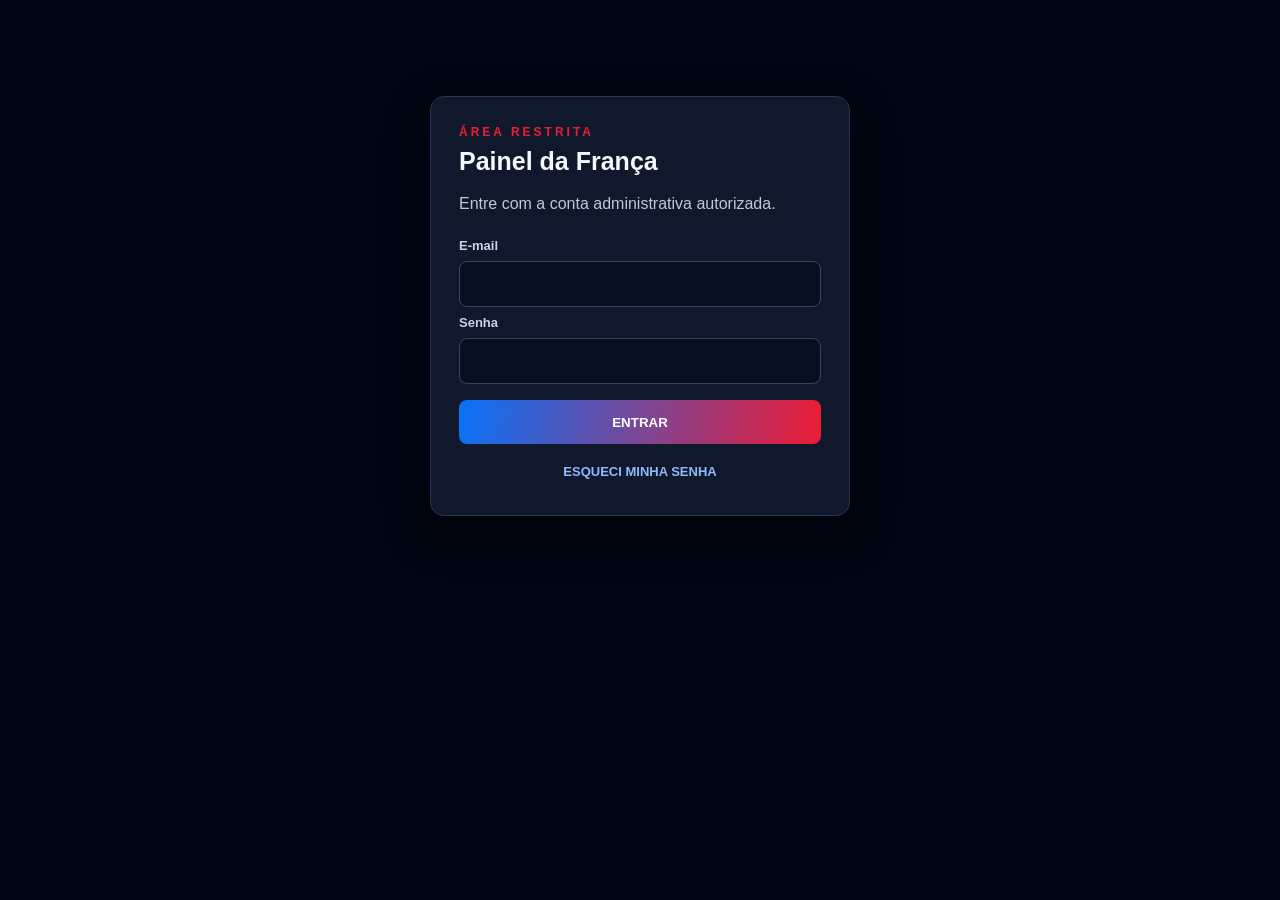
==== admin.html @ ceddafb2 "Bust cached admin script after redirect fix Co-authored-by: Copilot <223556219+Copilot@users.noreply" ====
<!doctype html>
<html lang="pt-BR">
<head>
  <meta charset="UTF-8">
  <meta name="viewport" content="width=device-width, initial-scale=1.0">
  <meta name="theme-color" content="#030817">
  <title>Painel administrativo | Guilda França</title>
  <link rel="stylesheet" href="style.css?v=20261119g">
  <link rel="stylesheet" href="admin.css?v=20261119b">
</head>
<body class="admin-body">
  <main class="admin-page">
    <section class="login-box" id="login-box" aria-labelledby="login-title">
      <p class="admin-kicker">ÁREA RESTRITA</p>
      <h1 id="login-title">Painel da França</h1>
      <p class="login-description">Entre com a conta administrativa autorizada.</p>
      <form id="login-form" autocomplete="on">
        <label for="admin-email">E-mail</label>
        <input id="admin-email" name="email" type="email" autocomplete="username" required>
        <label for="admin-password">Senha</label>
        <input id="admin-password" name="password" type="password" autocomplete="current-password" required>
        <button type="submit">ENTRAR</button>
      </form>
      <button class="forgot-password" id="forgot-password-button" type="button">ESQUECI MINHA SENHA</button>
      <p class="notice" id="login-message" role="status" aria-live="polite"></p>
    </section>

    <section class="login-box hidden" id="password-reset-box" aria-labelledby="password-reset-title">
      <p class="admin-kicker">REDEFINIÇÃO DE SENHA</p>
      <h1 id="password-reset-title">Criar nova senha</h1>
      <p class="login-description">Digite uma nova senha para sua conta administrativa.</p>
      <form id="password-reset-form" autocomplete="on">
        <label for="new-admin-password">Nova senha</label>
        <input id="new-admin-password" name="password" type="password" autocomplete="new-password" minlength="6" required>
        <label for="confirm-admin-password">Confirmar nova senha</label>
        <input id="confirm-admin-password" name="confirmPassword" type="password" autocomplete="new-password" minlength="6" required>
        <button type="submit">SALVAR NOVA SENHA</button>
      </form>
      <button class="forgot-password" id="cancel-password-reset" type="button">VOLTAR AO LOGIN</button>
      <p class="notice" id="password-reset-message" role="status" aria-live="polite"></p>
    </section>

    <section id="panel" class="hidden" aria-labelledby="panel-title">
      <header class="admin-head">
        <div>
          <p class="admin-kicker">FRANÇA GUILDA</p>
          <h1 id="panel-title">Painel de recrutamento</h1>
        </div>
        <div class="admin-actions">
          <button class="admin-secondary" id="refresh-button" type="button">ATUALIZAR</button>
          <button class="admin-export" id="export-button" type="button">EXPORTAR CSV</button>
          <button class="admin-logout" id="logout-button" type="button">SAIR</button>
        </div>
      </header>

      <p class="notice" id="panel-message" role="status" aria-live="polite"></p>

      <section class="stats-grid" aria-label="Resumo das inscrições">
        <article class="stat-card"><span>TOTAL</span><strong id="total-count">0</strong></article>
        <article class="stat-card"><span>PENDENTES</span><strong id="pending-count">0</strong></article>
        <article class="stat-card"><span>APROVADOS</span><strong id="approved-count">0</strong></article>
        <article class="stat-card"><span>REJEITADOS</span><strong id="rejected-count">0</strong></article>
      </section>

      <section class="filter-panel" aria-label="Busca e filtros">
        <label class="search-control" for="candidate-search">
          <span>Buscar candidato</span>
          <input id="candidate-search" type="search" placeholder="Nome, nick, ID ou WhatsApp">
        </label>
        <label class="status-control" for="status-filter">
          <span>Status</span>
          <select id="status-filter">
            <option value="todos">Todos os status</option>
            <option value="Pendente">Pendentes</option>
            <option value="Aprovado">Aprovados</option>
            <option value="Rejeitado">Rejeitados</option>
            <option value="Removido">Removidos</option>
          </select>
        </label>
      </section>

      <section aria-labelledby="applications-title">
        <div class="section-heading">
          <h2 id="applications-title">INSCRIÇÕES PARA ANALISAR</h2>
          <button class="admin-clear" id="clear-button" type="button">EXCLUIR TODAS</button>
        </div>
        <div class="candidate-list" id="candidate-list"></div>
      </section>

      <section class="approved-section" aria-labelledby="approved-title">
        <div class="section-heading">
          <h2 id="approved-title">MEMBROS APROVADOS</h2>
        </div>
        <div class="candidate-list" id="approved-list"></div>
      </section>
    </section>
  </main>
  <script src="admin.js?v=20261120a"></script>
</body>
</html>
---- style.css ----
*{box-sizing:border-box}html{scroll-behavior:smooth}body{margin:0;background:#020612;color:#f5f7ff;font-family:Arial,Helvetica,sans-serif;max-width:100%;overflow-x:hidden}.topbar{height:86px;background:#030817;display:flex;align-items:center;justify-content:space-between;padding:0 22px;border-bottom:1px solid #111d38;position:relative;z-index:5}.menu-btn{background:none;border:0;color:#f4f6ff;font-size:29px;cursor:pointer}.brand,.hero-copy,.eyebrow,.hero h1,.subtitle,.crest{display:none!important}.tiny-eiffel{font-size:15px;position:absolute;top:9px;left:50%;transform:translateX(-50%)}.blue-slash{color:#064bdc}.red-slash{color:#e51c38}.admin-link{border:1px solid #ec1b3a;border-radius:8px;color:white;text-decoration:none;padding:11px 13px;font-size:12px;font-weight:bold;white-space:nowrap}.drawer{display:none;position:absolute;z-index:8;top:86px;left:12px;background:#071329;border:1px solid #26334d;border-radius:10px;padding:16px;min-width:190px;box-shadow:0 10px 30px #000}.drawer.open{display:grid;gap:15px}.drawer a,.drawer button{color:white;text-decoration:none;background:none;border:0;text-align:left;font-size:15px;cursor:pointer}.hero{height:330px;position:relative;display:flex;justify-content:center;align-items:center;text-align:center;overflow:hidden;background:#020612}
.hero-image{width:min(96%,900px);height:100%;object-fit:contain;display:block}.hero:before,.hero:after{content:"";position:absolute;top:0;bottom:0;width:26%;filter:blur(24px);opacity:.65}.hero:before{left:-7%;background:#005bdb}.hero:after{right:-7%;background:#d20b32}.hero-glow{position:absolute;inset:0;background:linear-gradient(180deg,transparent 60%,#020612 100%)}.hero-copy{position:relative;z-index:1;padding-top:38px}.eyebrow,.section-kicker{color:#f11d3c;font-weight:900;letter-spacing:5px;margin:0 0 5px}.hero h1{font-size:clamp(42px,8vw,66px);font-style:italic;line-height:1;margin:0;font-weight:900;color:#fff;background:linear-gradient(90deg,#0875d1 0%,#0875d1 31%,#fff 31%,#fff 69%,#ed2137 69%,#ed2137 100%);background-clip:text;-webkit-background-clip:text;-webkit-text-fill-color:transparent}
.brand-text{background:linear-gradient(90deg,#0875d1 0%,#0875d1 31%,#fff 31%,#fff 69%,#ed2137 69%,#ed2137 100%);background-clip:text;-webkit-background-clip:text;-webkit-text-fill-color:transparent}.subtitle{font-size:15px;font-weight:bold;margin-top:12px}.crest{position:absolute;z-index:2;bottom:-36px;left:50%;transform:translateX(-50%);width:105px;height:125px;background:#071329;border:4px solid #064bdc;border-right-color:#e51c38;border-radius:25px 25px 38px 38px;clip-path:polygon(0 0,100% 0,100% 75%,50% 100%,0 75%);display:flex;align-items:center;flex-direction:column;padding-top:15px;text-shadow:0 2px 4px #000}.crest span{font-weight:900;font-size:17px}.crest small{letter-spacing:3px;font-size:9px}.crest b{font-size:48px;margin-top:0}.main-card,.why,.info-card{width:min(92%,900px);margin:36px auto 0;background:linear-gradient(145deg,#061126,#020817);border:1px solid #26334c;border-radius:9px;overflow:hidden}.values{display:grid;grid-template-columns:repeat(4,1fr);padding:22px 8px 17px}.values>div,.why-grid>div{display:flex;align-items:center;flex-direction:column;text-align:center;gap:5px;border-right:1px solid #1b2940}.values>div:last-child,.why-grid>div:last-child{border:0}.values b{font-size:31px;line-height:1.2}.values strong,.why-grid strong{font-size:13px}.values span,.why-grid span{font-size:12px;color:#c4c8d2}.blue{color:#0757ef}.red{color:#f01b36}.stripe{height:5px;background:linear-gradient(90deg,#064de0,#f01638)}.recruit{padding:22px 24px 24px;text-align:center}.section-kicker{font-size:14px;letter-spacing:3px}.recruit h2{font-size:clamp(25px,5vw,36px);margin:4px 0 4px;display:flex;align-items:center;justify-content:center;gap:12px}.recruit h2 span{height:1px;background:#f1f3fa;flex:1;max-width:65px}.muted{color:#aeb4c2}.intro{font-size:14px;margin:0 0 15px}form{display:grid;gap:8px}.field{height:49px;border:1px solid #475268;border-radius:8px;display:flex;align-items:center;padding:0 14px;gap:15px;text-align:left;color:#d7dce8}.field>span{font-size:24px;width:26px;text-align:center;color:#b8c0d0;flex-shrink:0}.field input,.field textarea{width:100%;background:transparent;border:0;outline:0;color:#fff;font:16px Arial;min-width:0}.field input::placeholder,.field textarea::placeholder{color:#b8bdc8}.experience{height:51px;gap:10px;justify-content:space-between;padding:0 12px}.experience .question{font-size:14px;width:auto;flex:1;color:#dce0e9}.experience label{display:flex;align-items:center;gap:7px;font-size:14px;white-space:nowrap}.experience input{accent-color:#0757ef;width:auto}.textarea-field{height:76px;align-items:flex-start;padding-top:12px;position:relative}.textarea-field textarea{height:48px;resize:vertical}.textarea-field small{position:absolute;right:12px;bottom:7px;color:#aeb4c2;font-size:12px}.consent{display:flex;align-items:flex-start;text-align:left;gap:10px;font-size:13px;line-height:1.45;color:#c3c9d5;margin:5px 0 7px}.consent input{width:19px;height:19px;accent-color:#0757ef;flex-shrink:0}.submit-btn{border:0;border-radius:8px;padding:17px 12px;color:white;font-size:19px;font-weight:900;background:linear-gradient(100deg,#0649d8,#ed102e);cursor:pointer}.submit-btn:hover{filter:brightness(1.12)}.form-note{font-size:13px;color:#9fc2ff;min-height:16px;margin:0}.why{margin-top:18px;padding:18px 12px}.why>.section-kicker{text-align:center}.why-grid{display:grid;grid-template-columns:repeat(4,1fr);margin-top:15px}.why-grid b{font-size:34px;line-height:1.2}.why-grid span{line-height:1.4}.info-card{padding:20px 24px;margin-top:16px}.info-card h2{font-size:18px;letter-spacing:2px;color:#f01b36;margin:0 0 10px}.info-card p,.info-card li{font-size:14px;line-height:1.6;color:#c7ccda}.info-card ul{padding-left:20px;margin:0}footer{text-align:center;color:#a7adbb;font-size:12px;padding:24px 12px 32px}footer strong{color:#2466ff}dialog{background:#071329;color:white;border:1px solid #46536c;border-radius:12px;max-width:420px;width:calc(100% - 36px);padding:26px;box-shadow:0 20px 70px #000}dialog::backdrop{background:#000b}.dialog-close{display:flex;justify-content:flex-end}.dialog-close button{background:none;border:0;color:white;font-size:25px;cursor:pointer}dialog h2{margin:4px 0 12px}dialog .submit-btn{width:100%;font-size:15px}
.whatsapp-field{gap:10px}.whatsapp-logo{width:28px!important;height:28px!important;display:grid;place-items:center}.whatsapp-logo svg{width:28px;height:28px;fill:#25D366}.crest{position:absolute;z-index:2;bottom:-36px;left:50%;transform:translateX(-50%);width:105px;height:125px;background:#071329;border:4px solid #064bdc;border-right-color:#e51c38;border-radius:25px 25px 38px 38px;clip-path:polygon(0 0,100% 0,100% 75%,50% 100%,0 75%);display:flex;align-items:center;flex-direction:column;padding-top:15px;text-shadow:0 2px 4px #000}.crest span{font-weight:900;font-size:17px}.crest small{letter-spacing:3px;font-size:9px}.crest b{font-size:48px;margin-top:0}.main-card,.why,.info-card{width:min(92%,900px);margin:36px auto 0;background:linear-gradient(145deg,#061126,#020817);border:1px solid #26334c;border-radius:9px;overflow:hidden}.values{display:grid;grid-template-columns:repeat(4,1fr);padding:22px 8px 17px}.values>div,.why-grid>div{display:flex;align-items:center;flex-direction:column;text-align:center;gap:5px;border-right:1px solid #1b2940}.values>div:last-child,.why-grid>div:last-child{border:0}.values b{font-size:31px;line-height:1.2}.values strong,.why-grid strong{font-size:13px}.values span,.why-grid span{font-size:12px;color:#c4c8d2}.blue{color:#0757ef}.red{color:#f01b36}.stripe{height:5px;background:linear-gradient(90deg,#064de0,#f01638)}.recruit{padding:22px 24px 24px;text-align:center}.section-kicker{font-size:14px;letter-spacing:3px}.recruit h2{font-size:clamp(25px,5vw,36px);margin:4px 0 4px;display:flex;align-items:center;justify-content:center;gap:12px}.recruit h2 span{height:1px;background:#f1f3fa;flex:1;max-width:65px}.muted{color:#aeb4c2}.intro{font-size:14px;margin:0 0 15px}form{display:grid;gap:8px}.field{height:49px;border:1px solid #475268;border-radius:8px;display:flex;align-items:center;padding:0 14px;gap:15px;text-align:left;color:#d7dce8}.field>span{font-size:24px;width:26px;text-align:center;color:#b8c0d0;flex-shrink:0}.field input,.field textarea{width:100%;background:transparent;border:0;outline:0;color:#fff;font:16px Arial;min-width:0}.field input::placeholder,.field textarea::placeholder{color:#b8bdc8}.experience{height:51px;gap:10px;justify-content:space-between;padding:0 12px}.experience .question{font-size:14px;width:auto;flex:1;color:#dce0e9}.experience label{display:flex;align-items:center;gap:7px;font-size:14px;white-space:nowrap}.experience input{accent-color:#0757ef;width:auto}.textarea-field{height:76px;align-items:flex-start;padding-top:12px;position:relative}.textarea-field textarea{height:48px;resize:vertical}.textarea-field small{position:absolute;right:12px;bottom:7px;color:#aeb4c2;font-size:12px}.consent{display:flex;align-items:flex-start;text-align:left;gap:10px;font-size:13px;line-height:1.45;color:#c3c9d5;margin:5px 0 7px}.consent input{width:19px;height:19px;accent-color:#0757ef;flex-shrink:0}.submit-btn{border:0;border-radius:8px;padding:17px 12px;color:white;font-size:19px;font-weight:900;background:linear-gradient(100deg,#0649d8,#ed102e);cursor:pointer}.submit-btn:hover{filter:brightness(1.12)}.form-note{font-size:13px;color:#9fc2ff;min-height:16px;margin:0}.why{margin-top:18px;padding:18px 12px}.why>.section-kicker{text-align:center}.why-grid{display:grid;grid-template-columns:repeat(4,1fr);margin-top:15px}.why-grid b{font-size:34px;line-height:1.2}.why-grid span{line-height:1.4}.info-card{padding:20px 24px;margin-top:16px}.info-card h2{font-size:18px;letter-spacing:2px;color:#f01b36;margin:0 0 10px}.info-card p,.info-card li{font-size:14px;line-height:1.6;color:#c7ccda}.info-card ul{padding-left:20px;margin:0}footer{text-align:center;color:#a7adbb;font-size:12px;padding:24px 12px 32px}footer strong{color:#2466ff}dialog{background:#071329;color:white;border:1px solid #46536c;border-radius:12px;max-width:420px;width:calc(100% - 36px);padding:26px;box-shadow:0 20px 70px #000}dialog::backdrop{background:#000b}.dialog-close{display:flex;justify-content:flex-end}.dialog-close button{background:none;border:0;color:white;font-size:25px;cursor:pointer}dialog h2{margin:4px 0 12px}dialog .submit-btn{width:100%;font-size:15px}
.success-dialog{width:min(430px,calc(100% - 28px));border:1px solid #314878;border-radius:16px;background:#091225;color:white;padding:0;box-shadow:0 20px 80px rgba(0,0,0,.65)}.success-dialog::backdrop{background:rgba(2,6,18,.82);backdrop-filter:blur(5px)}.success-content{text-align:center;padding:28px 22px}.success-icon{width:58px;height:58px;margin:0 auto 12px;border-radius:50%;display:grid;place-items:center;background:linear-gradient(135deg,#0872f8,#25D366);font-size:32px;font-weight:900}.success-content h2{margin:8px 0 14px;font-size:26px;color:white}.success-content p{margin:9px 0;color:#d7dfed;font-size:14px;line-height:1.45}.success-content h3{margin:18px 0 16px;font-size:18px;color:#0875d1}.success-content button{width:100%;height:48px;border:0;border-radius:8px;background:linear-gradient(100deg,#0872f8,#ed1c35);color:white;font-size:15px;font-weight:900;cursor:pointer}@media(max-width:480px){.success-content{padding:24px 16px}.success-content h2{font-size:23px}.success-content p{font-size:13px}}.main-card,.why,.info-card{width:min(92%,900px);margin:36px auto 0;background:linear-gradient(145deg,#061126,#020817);border:1px solid #26334c;border-radius:9px;overflow:hidden}.values{display:grid;grid-template-columns:repeat(4,1fr);padding:22px 8px 17px}.values>div,.why-grid>div{display:flex;align-items:center;flex-direction:column;text-align:center;gap:5px;border-right:1px solid #1b2940}.values>div:last-child,.why-grid>div:last-child{border:0}.values b{font-size:31px;line-height:1.2}.values strong,.why-grid strong{font-size:13px}.values span,.why-grid span{font-size:12px;color:#c4c8d2}.blue{color:#0757ef}.red{color:#f01b36}.stripe{height:5px;background:linear-gradient(90deg,#064de0,#f01638)}.recruit{padding:22px 24px 24px;text-align:center}.section-kicker{font-size:14px;letter-spacing:3px}.recruit h2{font-size:clamp(25px,5vw,36px);margin:4px 0 4px;display:flex;align-items:center;justify-content:center;gap:12px}.recruit h2 span{height:1px;background:#f1f3fa;flex:1;max-width:65px}.muted{color:#aeb4c2}.intro{font-size:14px;margin:0 0 15px}form{display:grid;gap:8px}.field{height:49px;border:1px solid #475268;border-radius:8px;display:flex;align-items:center;padding:0 14px;gap:15px;text-align:left;color:#d7dce8}.field>span{font-size:24px;width:26px;text-align:center;color:#b8c0d0;flex-shrink:0}.field input,.field textarea{width:100%;background:transparent;border:0;outline:0;color:#fff;font:16px Arial;min-width:0}.field input::placeholder,.field textarea::placeholder{color:#b8bdc8}.experience{height:51px;gap:10px;justify-content:space-between;padding:0 12px}.experience .question{font-size:14px;width:auto;flex:1;color:#dce0e9}.experience label{display:flex;align-items:center;gap:7px;font-size:14px;white-space:nowrap}.experience input{accent-color:#0757ef;width:auto}.textarea-field{height:76px;align-items:flex-start;padding-top:12px;position:relative}.textarea-field textarea{height:48px;resize:vertical}.textarea-field small{position:absolute;right:12px;bottom:7px;color:#aeb4c2;font-size:12px}.consent{display:flex;align-items:flex-start;text-align:left;gap:10px;font-size:13px;line-height:1.45;color:#c3c9d5;margin:5px 0 7px}.consent input{width:19px;height:19px;accent-color:#0757ef;flex-shrink:0}.submit-btn{border:0;border-radius:8px;padding:17px 12px;color:white;font-size:19px;font-weight:900;background:linear-gradient(100deg,#0649d8,#ed102e);cursor:pointer}.submit-btn:hover{filter:brightness(1.12)}.form-note{font-size:13px;color:#9fc2ff;min-height:16px;margin:0}.why{margin-top:18px;padding:18px 12px}.why>.section-kicker{text-align:center}.why-grid{display:grid;grid-template-columns:repeat(4,1fr);margin-top:15px}.why-grid b{font-size:34px;line-height:1.2}.why-grid span{line-height:1.4}.info-card{padding:20px 24px;margin-top:16px}.info-card h2{font-size:18px;letter-spacing:2px;color:#f01b36;margin:0 0 10px}.info-card p,.info-card li{font-size:14px;line-height:1.6;color:#c7ccda}.info-card ul{padding-left:20px;margin:0}footer{text-align:center;color:#a7adbb;font-size:12px;padding:24px 12px 32px}footer strong{color:#2466ff}dialog{background:#071329;color:white;border:1px solid #46536c;border-radius:12px;max-width:420px;width:calc(100% - 36px);padding:26px;box-shadow:0 20px 70px #000}dialog::backdrop{background:#000b}.dialog-close{display:flex;justify-content:flex-end}.dialog-close button{background:none;border:0;color:white;font-size:25px;cursor:pointer}dialog h2{margin:4px 0 12px}dialog .submit-btn{width:100%;font-size:15px}
@media(min-width:760px){.topbar{padding:0 max(4vw,28px)}.hero{height:410px}.hero-copy{padding-top:60px}.main-card{margin-top:38px}.recruit{padding:28px 32px}.field{height:54px}.textarea-field{height:86px}.why{padding:22px}.info-card{padding:24px 30px}}
@media(max-width:480px){.topbar{height:72px;padding:0 14px}.drawer{top:72px}.brand{font-size:25px}.admin-link{padding:9px 8px;font-size:10px}.hero{height:300px}.hero-copy{padding-top:40px}.subtitle{font-size:12px}.main-card,.why,.info-card{width:94%}.values{padding:19px 3px 14px}.values b{font-size:26px}.values strong{font-size:10px}.values span{font-size:10px}.recruit{padding:20px 12px}.recruit h2{font-size:24px;gap:7px}.field{padding:0 10px;gap:10px;height:47px}.field input{font-size:14px}.experience .question{font-size:12px}.experience label{font-size:12px}.why-grid strong{font-size:10px}.why-grid span{font-size:10px}.why-grid b{font-size:29px}}
.role-field{height:auto;min-height:78px;display:grid;grid-template-columns:repeat(4,1fr);align-items:center;border:1px solid #475268}.role-field legend{grid-column:1/-1;width:100%;padding:8px 0 2px;color:#d7dce8;font-size:13px}.role-field label{display:flex;align-items:center;gap:6px;font-size:12px;white-space:nowrap}.role-field input{accent-color:#0872f8;width:16px;height:16px}.field select{width:100%;height:100%;border:0;outline:0;background:transparent;color:#d7dce8;font-size:15px}.field select option{background:#10182b;color:white}@media(max-width:480px){.role-field{grid-template-columns:repeat(2,1fr);padding:8px 10px}.role-field legend{font-size:12px}.role-field label{font-size:11px}}
---- admin.css ----
.admin-body{min-height:100vh;background:#020612;color:#f5f7ff}
.admin-page{width:min(1120px,100%);margin:0 auto;padding:24px}
.hidden{display:none!important}
.login-box{width:min(420px,100%);margin:8vh auto 0;padding:28px;background:#10182b;border:1px solid #263553;border-radius:14px;box-shadow:0 16px 48px #0007}
.admin-kicker{margin:0 0 8px;color:#ed1c35;font-size:12px;font-weight:900;letter-spacing:3px}
.login-box h1,.admin-head h1{margin:0;font-size:25px}
.login-description{color:#bfc8d9;line-height:1.5}
#login-form{display:grid;gap:8px;margin-top:22px}
#login-form label,.note-label{color:#cbd5e7;font-size:13px;font-weight:700}
#login-form input,.search-control input,.status-control select,.note-input{width:100%;min-height:46px;padding:10px 12px;border:1px solid #344463;border-radius:8px;background:#080f20;color:#fff;font:inherit}
#login-form input:focus,.search-control input:focus,.status-control select:focus,.note-input:focus{outline:2px solid #0872f8;outline-offset:1px}
#login-form button,.admin-actions button,.section-heading button,.candidate-actions button,.history-load{min-height:44px;padding:10px 13px;border:0;border-radius:8px;color:#fff;font-weight:800;cursor:pointer}
#login-form button{margin-top:8px;background:linear-gradient(100deg,#0872f8,#ed1c35)}
.forgot-password{width:100%;margin-top:12px;padding:8px;border:0;background:transparent;color:#8fbaff;font-size:13px;font-weight:800;text-align:center;cursor:pointer}
#password-reset-form{display:grid;gap:8px;margin-top:22px}
#password-reset-form label{color:#cbd5e7;font-size:13px;font-weight:700}
#password-reset-form input{width:100%;min-height:46px;padding:10px 12px;border:1px solid #344463;border-radius:8px;background:#080f20;color:#fff;font:inherit}
#password-reset-form button{margin-top:8px;min-height:44px;border:0;border-radius:8px;background:linear-gradient(100deg,#0872f8,#ed1c35);color:#fff;font-weight:800}
button:disabled{opacity:.55;cursor:wait!important}
.notice{min-height:18px;margin:12px 0;color:#bdc8da;font-size:14px;line-height:1.45}
.notice:empty{display:none}
.notice.error{color:#ff8793}
.notice.success{color:#71e5a5}
.admin-head{display:flex;align-items:center;justify-content:space-between;gap:16px;margin-bottom:12px}
.admin-head h1{font-size:clamp(22px,4vw,30px)}
.admin-actions{display:flex;flex-wrap:wrap;gap:8px}
.admin-actions button{background:#263653}
.admin-actions .admin-export{background:#0872f8}
.admin-actions .admin-logout{background:#4b5568}
.admin-actions .admin-secondary{background:#263653}
.stats-grid{display:grid;grid-template-columns:repeat(4,minmax(0,1fr));gap:12px;margin:20px 0}
.stat-card{display:flex;align-items:center;justify-content:space-between;gap:12px;padding:16px;background:#10182b;border:1px solid #263553;border-radius:10px}
.stat-card span{color:#bfc8d9;font-size:12px;font-weight:800;letter-spacing:1px}
.stat-card strong{font-size:28px;color:#fff}
.stat-card:nth-child(2) strong{color:#ffd166}
.stat-card:nth-child(3) strong{color:#45d68a}
.stat-card:nth-child(4) strong{color:#ff7583}
.filter-panel{display:grid;grid-template-columns:minmax(0,1fr) minmax(190px,.35fr);gap:12px;padding:14px;margin:20px 0;background:#0a1224;border:1px solid #263553;border-radius:10px}
.search-control,.status-control{display:grid;gap:6px;color:#cbd5e7;font-size:12px;font-weight:700}
.section-heading{display:flex;align-items:center;justify-content:space-between;gap:12px;margin:26px 0 12px}
.section-heading h2{margin:0;font-size:17px;letter-spacing:1px}
.section-heading .admin-clear{background:#a91d32}
.candidate-list{display:grid;gap:12px}
.candidate{min-width:0;padding:16px;background:#10182b;border:1px solid #263553;border-radius:10px}
.candidate-top{display:flex;align-items:flex-start;justify-content:space-between;gap:12px}
.candidate h2{margin:0;font-size:18px;overflow-wrap:anywhere}
.candidate-status{flex-shrink:0;color:#ffd166;font-size:12px}
.candidate-status.status-aprovado{color:#45d68a}
.candidate-status.status-rejeitado{color:#ff7583}
.candidate-status.status-removido{color:#aeb8ca}
.candidate-grid{display:grid;grid-template-columns:repeat(3,minmax(0,1fr));gap:9px 14px;margin:14px 0}
.candidate-grid p{margin:0;color:#c0c8d8;font-size:13px;overflow-wrap:anywhere}
.note-label{display:block;margin:14px 0 6px}
.note-input{min-height:72px;resize:vertical;font-size:14px}
.candidate-actions{display:flex;flex-wrap:wrap;gap:8px;margin-top:10px}
.candidate-actions .approve{background:#0872f8}
.candidate-actions .reject{background:#d52a3f}
.candidate-actions .delete{background:#4b5568}
.candidate-actions .note-save{background:#30553f}
.history-details{margin-top:14px;padding-top:12px;border-top:1px solid #263553;color:#dfe6f2}
.history-details summary{cursor:pointer;font-size:13px;font-weight:800}
.history-load{margin-top:10px;background:#263653}
.history-list{display:grid;gap:8px;padding-left:20px;color:#c0c8d8;font-size:13px}
.history-list li span{display:block;margin-top:2px;color:#8f9db3;font-size:12px}
.empty{margin:0;padding:28px 16px;text-align:center;color:#9da7ba;background:#0a1224;border:1px dashed #344463;border-radius:10px}
.approved-section{margin-top:34px;padding-top:18px;border-top:1px solid #263553}
@media(max-width:720px){
  .admin-page{padding:16px}
  .admin-head{align-items:flex-start;flex-direction:column}
  .admin-actions{width:100%}
  .admin-actions button{flex:1}
  .stats-grid{grid-template-columns:repeat(2,minmax(0,1fr))}
  .filter-panel{grid-template-columns:1fr}
  .candidate-grid{grid-template-columns:repeat(2,minmax(0,1fr))}
}
@media(max-width:480px){
  .admin-page{padding:12px}
  .login-box{margin-top:5vh;padding:22px}
  .stats-grid{gap:8px}
  .stat-card{align-items:flex-start;flex-direction:column;gap:4px;padding:12px}
  .stat-card strong{font-size:24px}
  .candidate{padding:13px}
  .candidate-top{flex-direction:column;gap:6px}
  .candidate-grid{grid-template-columns:1fr;gap:8px}
  .candidate-actions{display:grid;grid-template-columns:1fr}
  .candidate-actions button{width:100%}
  .section-heading{align-items:flex-start;flex-direction:column}
  .section-heading .admin-clear{width:100%}
}
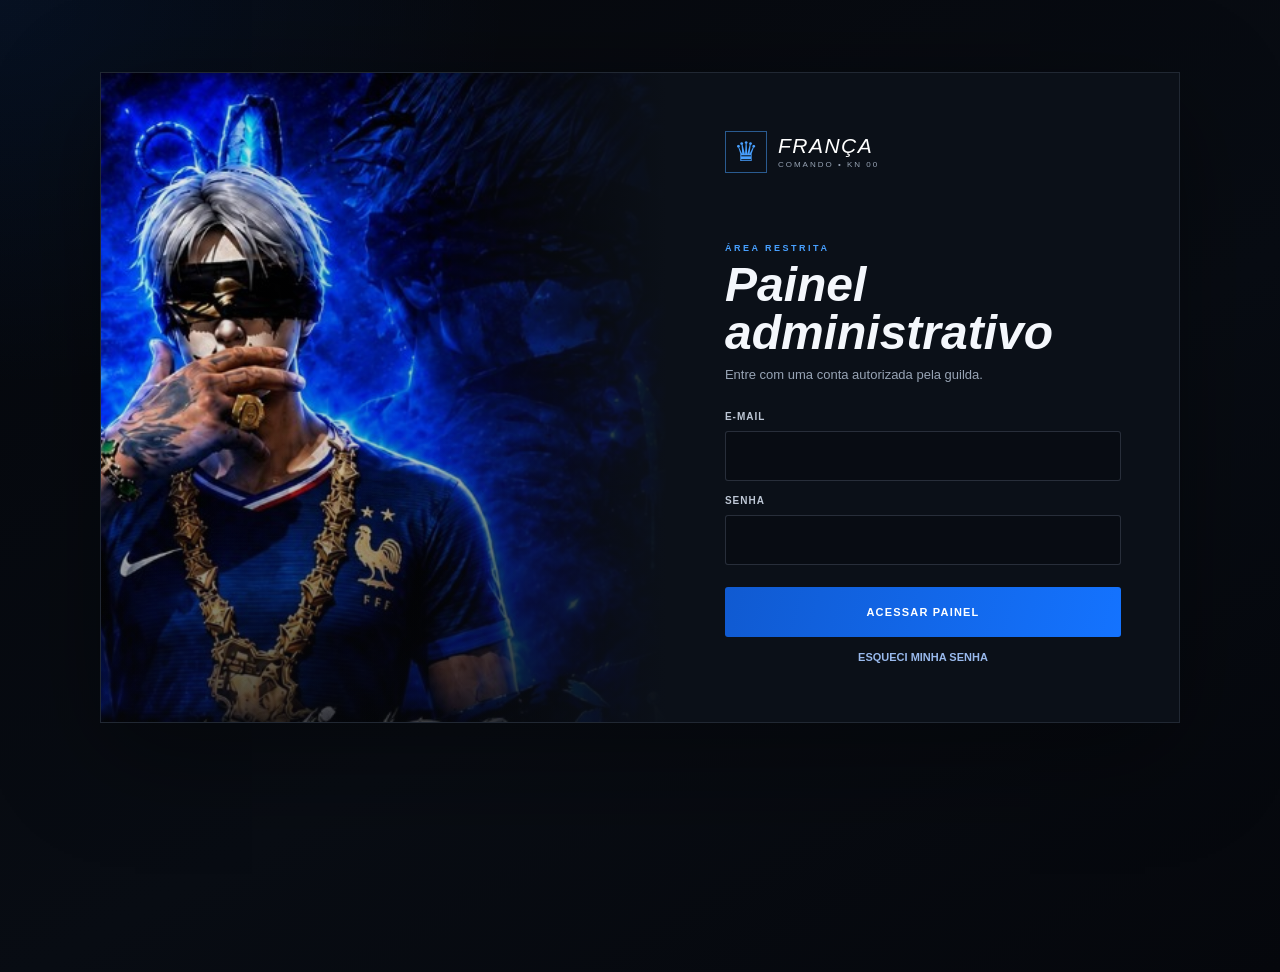
==== commit e504249c: "Redesenha painel administrativo da guilda Co-authored-by: Copilot <223556219+Copilot@users.noreply.g" ====
--- a/admin.html
+++ b/admin.html
@@ -3,98 +3,170 @@
 <head>
   <meta charset="UTF-8">
   <meta name="viewport" content="width=device-width, initial-scale=1.0">
-  <meta name="theme-color" content="#030817">
+  <meta name="theme-color" content="#05070c">
   <title>Painel administrativo | Guilda França</title>
-  <link rel="stylesheet" href="style.css?v=20261119g">
-  <link rel="stylesheet" href="admin.css?v=20261119b">
+  <link rel="stylesheet" href="admin.css?v=20261120i">
 </head>
 <body class="admin-body">
-  <main class="admin-page">
-    <section class="login-box" id="login-box" aria-labelledby="login-title">
-      <p class="admin-kicker">ÁREA RESTRITA</p>
-      <h1 id="login-title">Painel da França</h1>
-      <p class="login-description">Entre com a conta administrativa autorizada.</p>
-      <form id="login-form" autocomplete="on">
-        <label for="admin-email">E-mail</label>
-        <input id="admin-email" name="email" type="email" autocomplete="username" required>
-        <label for="admin-password">Senha</label>
-        <input id="admin-password" name="password" type="password" autocomplete="current-password" required>
-        <button type="submit">ENTRAR</button>
-      </form>
-      <button class="forgot-password" id="forgot-password-button" type="button">ESQUECI MINHA SENHA</button>
-      <p class="notice" id="login-message" role="status" aria-live="polite"></p>
+  <main class="admin-shell">
+    <section class="login-view" id="login-box" aria-labelledby="login-title">
+      <div class="login-art" aria-hidden="true">
+        <img src="assets/hero-character.jpg" alt="">
+        <div class="login-art-overlay"></div>
+      </div>
+      <div class="login-panel">
+        <a class="admin-brand" href="index.html" aria-label="Voltar ao site da França">
+          <span class="admin-crown" aria-hidden="true">♛</span>
+          <span>FRANÇA<small>COMANDO • KN 00</small></span>
+        </a>
+        <div class="login-heading">
+          <p>ÁREA RESTRITA</p>
+          <h1 id="login-title">Painel administrativo</h1>
+          <span>Entre com uma conta autorizada pela guilda.</span>
+        </div>
+        <form id="login-form" autocomplete="on">
+          <label for="admin-email">E-mail</label>
+          <input id="admin-email" name="email" type="email" autocomplete="username" required>
+          <label for="admin-password">Senha</label>
+          <input id="admin-password" name="password" type="password" autocomplete="current-password" required>
+          <button type="submit">ACESSAR PAINEL</button>
+        </form>
+        <button class="forgot-password" id="forgot-password-button" type="button">ESQUECI MINHA SENHA</button>
+        <p class="notice" id="login-message" role="status" aria-live="polite"></p>
+      </div>
     </section>
 
-    <section class="login-box hidden" id="password-reset-box" aria-labelledby="password-reset-title">
-      <p class="admin-kicker">REDEFINIÇÃO DE SENHA</p>
-      <h1 id="password-reset-title">Criar nova senha</h1>
-      <p class="login-description">Digite uma nova senha para sua conta administrativa.</p>
-      <form id="password-reset-form" autocomplete="on">
-        <label for="new-admin-password">Nova senha</label>
-        <input id="new-admin-password" name="password" type="password" autocomplete="new-password" minlength="6" required>
-        <label for="confirm-admin-password">Confirmar nova senha</label>
-        <input id="confirm-admin-password" name="confirmPassword" type="password" autocomplete="new-password" minlength="6" required>
-        <button type="submit">SALVAR NOVA SENHA</button>
-      </form>
-      <button class="forgot-password" id="cancel-password-reset" type="button">VOLTAR AO LOGIN</button>
-      <p class="notice" id="password-reset-message" role="status" aria-live="polite"></p>
+    <section class="login-view reset-view hidden" id="password-reset-box" aria-labelledby="password-reset-title">
+      <div class="login-art" aria-hidden="true">
+        <img src="assets/banner-franca-novo.jpg" alt="">
+        <div class="login-art-overlay"></div>
+      </div>
+      <div class="login-panel">
+        <a class="admin-brand" href="index.html" aria-label="Voltar ao site da França">
+          <span class="admin-crown" aria-hidden="true">♛</span>
+          <span>FRANÇA<small>COMANDO • KN 00</small></span>
+        </a>
+        <div class="login-heading">
+          <p>REDEFINIÇÃO DE SENHA</p>
+          <h1 id="password-reset-title">Criar nova senha</h1>
+          <span>Defina uma nova senha para sua conta administrativa.</span>
+        </div>
+        <form id="password-reset-form" autocomplete="on">
+          <label for="new-admin-password">Nova senha</label>
+          <input id="new-admin-password" name="password" type="password" autocomplete="new-password" minlength="6" required>
+          <label for="confirm-admin-password">Confirmar nova senha</label>
+          <input id="confirm-admin-password" name="confirmPassword" type="password" autocomplete="new-password" minlength="6" required>
+          <button type="submit">SALVAR NOVA SENHA</button>
+        </form>
+        <button class="forgot-password" id="cancel-password-reset" type="button">VOLTAR AO LOGIN</button>
+        <p class="notice" id="password-reset-message" role="status" aria-live="polite"></p>
+      </div>
     </section>
 
-    <section id="panel" class="hidden" aria-labelledby="panel-title">
-      <header class="admin-head">
-        <div>
-          <p class="admin-kicker">FRANÇA GUILDA</p>
-          <h1 id="panel-title">Painel de recrutamento</h1>
-        </div>
-        <div class="admin-actions">
-          <button class="admin-secondary" id="refresh-button" type="button">ATUALIZAR</button>
-          <button class="admin-export" id="export-button" type="button">EXPORTAR CSV</button>
-          <button class="admin-logout" id="logout-button" type="button">SAIR</button>
-        </div>
-      </header>
+    <section id="panel" class="dashboard hidden" aria-labelledby="panel-title">
+      <aside class="dashboard-sidebar">
+        <a class="admin-brand sidebar-brand" href="index.html" aria-label="Voltar ao site da França">
+          <span class="admin-crown" aria-hidden="true">♛</span>
+          <span>FRANÇA<small>COMANDO • KN 00</small></span>
+        </a>
+        <nav class="dashboard-nav" aria-label="Navegação do painel">
+          <a class="active" href="#panel"><span aria-hidden="true">▦</span>Visão geral</a>
+          <a href="#applications-title"><span aria-hidden="true">♙</span>Recrutamento</a>
+          <a href="#approved-title"><span aria-hidden="true">♛</span>Aprovados</a>
+        </nav>
+        <button class="sidebar-logout" id="logout-button" type="button"><span aria-hidden="true">↗</span> Encerrar sessão</button>
+      </aside>
 
-      <p class="notice" id="panel-message" role="status" aria-live="polite"></p>
+      <div class="dashboard-main">
+        <header class="admin-head">
+          <div>
+            <p class="admin-kicker">COMANDO DA GUILDA</p>
+            <h1 id="panel-title">Painel de recrutamento</h1>
+          </div>
+          <div class="admin-actions">
+            <button class="admin-secondary" id="refresh-button" type="button"><span aria-hidden="true">↻</span> Atualizar</button>
+            <button class="admin-export" id="export-button" type="button"><span aria-hidden="true">↓</span> Exportar CSV</button>
+          </div>
+        </header>
 
-      <section class="stats-grid" aria-label="Resumo das inscrições">
-        <article class="stat-card"><span>TOTAL</span><strong id="total-count">0</strong></article>
-        <article class="stat-card"><span>PENDENTES</span><strong id="pending-count">0</strong></article>
-        <article class="stat-card"><span>APROVADOS</span><strong id="approved-count">0</strong></article>
-        <article class="stat-card"><span>REJEITADOS</span><strong id="rejected-count">0</strong></article>
-      </section>
+        <p class="notice" id="panel-message" role="status" aria-live="polite"></p>
 
-      <section class="filter-panel" aria-label="Busca e filtros">
-        <label class="search-control" for="candidate-search">
-          <span>Buscar candidato</span>
-          <input id="candidate-search" type="search" placeholder="Nome, nick, ID ou WhatsApp">
-        </label>
-        <label class="status-control" for="status-filter">
-          <span>Status</span>
-          <select id="status-filter">
-            <option value="todos">Todos os status</option>
-            <option value="Pendente">Pendentes</option>
-            <option value="Aprovado">Aprovados</option>
-            <option value="Rejeitado">Rejeitados</option>
-            <option value="Removido">Removidos</option>
-          </select>
-        </label>
-      </section>
+        <section class="stats-grid" aria-label="Resumo das inscrições">
+          <article class="stat-card">
+            <span class="stat-icon" aria-hidden="true">▦</span>
+            <div><span>TOTAL</span><strong id="total-count">0</strong></div>
+          </article>
+          <article class="stat-card">
+            <span class="stat-icon" aria-hidden="true">◷</span>
+            <div><span>PENDENTES</span><strong id="pending-count">0</strong></div>
+          </article>
+          <article class="stat-card">
+            <span class="stat-icon" aria-hidden="true">✓</span>
+            <div><span>APROVADOS</span><strong id="approved-count">0</strong></div>
+          </article>
+          <article class="stat-card">
+            <span class="stat-icon" aria-hidden="true">×</span>
+            <div><span>REJEITADOS</span><strong id="rejected-count">0</strong></div>
+          </article>
+        </section>
 
-      <section aria-labelledby="applications-title">
-        <div class="section-heading">
-          <h2 id="applications-title">INSCRIÇÕES PARA ANALISAR</h2>
-          <button class="admin-clear" id="clear-button" type="button">EXCLUIR TODAS</button>
-        </div>
-        <div class="candidate-list" id="candidate-list"></div>
-      </section>
+        <section class="filter-panel" aria-label="Busca e filtros">
+          <label class="search-control" for="candidate-search">
+            <span>Buscar candidato</span>
+            <span class="search-field"><i aria-hidden="true">⌕</i><input id="candidate-search" type="search" placeholder="Nome, idade, nick, ID ou WhatsApp"></span>
+          </label>
+          <label class="status-control" for="status-filter">
+            <span>Status</span>
+            <select id="status-filter">
+              <option value="todos">Todos os status</option>
+              <option value="Pendente">Pendentes</option>
+              <option value="Aprovado">Aprovados</option>
+              <option value="Rejeitado">Rejeitados</option>
+              <option value="Removido">Removidos</option>
+            </select>
+          </label>
+          <label class="age-control" for="age-filter">
+            <span>Faixa etária</span>
+            <select id="age-filter">
+              <option value="all">Todas as idades</option>
+              <option value="under18">Menores de 18</option>
+              <option value="adult">18 anos ou mais</option>
+            </select>
+          </label>
+          <label class="sort-control" for="sort-filter">
+            <span>Ordenar por</span>
+            <select id="sort-filter">
+              <option value="newest">Mais recentes</option>
+              <option value="oldest">Mais antigas</option>
+              <option value="age-asc">Menor idade</option>
+              <option value="age-desc">Maior idade</option>
+            </select>
+          </label>
+        </section>
 
-      <section class="approved-section" aria-labelledby="approved-title">
-        <div class="section-heading">
-          <h2 id="approved-title">MEMBROS APROVADOS</h2>
-        </div>
-        <div class="candidate-list" id="approved-list"></div>
-      </section>
+        <section class="candidate-section" aria-labelledby="applications-title">
+          <div class="section-heading">
+            <div>
+              <p>FILA DE RECRUTAMENTO</p>
+              <h2 id="applications-title">Inscrições para analisar</h2>
+            </div>
+            <button class="admin-clear" id="clear-button" type="button">Excluir todas</button>
+          </div>
+          <div class="candidate-list" id="candidate-list"></div>
+        </section>
+
+        <section class="candidate-section approved-section" aria-labelledby="approved-title">
+          <div class="section-heading">
+            <div>
+              <p>ELENCO ATIVO</p>
+              <h2 id="approved-title">Membros aprovados</h2>
+            </div>
+          </div>
+          <div class="candidate-list" id="approved-list"></div>
+        </section>
+      </div>
     </section>
   </main>
-  <script src="admin.js?v=20261120a"></script>
+  <script src="admin.js?v=20261120i"></script>
 </body>
 </html>
--- a/admin.css
+++ b/admin.css
@@ -1,89 +1,224 @@
-.admin-body{min-height:100vh;background:#020612;color:#f5f7ff}
-.admin-page{width:min(1120px,100%);margin:0 auto;padding:24px}
-.hidden{display:none!important}
-.login-box{width:min(420px,100%);margin:8vh auto 0;padding:28px;background:#10182b;border:1px solid #263553;border-radius:14px;box-shadow:0 16px 48px #0007}
-.admin-kicker{margin:0 0 8px;color:#ed1c35;font-size:12px;font-weight:900;letter-spacing:3px}
-.login-box h1,.admin-head h1{margin:0;font-size:25px}
-.login-description{color:#bfc8d9;line-height:1.5}
-#login-form{display:grid;gap:8px;margin-top:22px}
-#login-form label,.note-label{color:#cbd5e7;font-size:13px;font-weight:700}
-#login-form input,.search-control input,.status-control select,.note-input{width:100%;min-height:46px;padding:10px 12px;border:1px solid #344463;border-radius:8px;background:#080f20;color:#fff;font:inherit}
-#login-form input:focus,.search-control input:focus,.status-control select:focus,.note-input:focus{outline:2px solid #0872f8;outline-offset:1px}
-#login-form button,.admin-actions button,.section-heading button,.candidate-actions button,.history-load{min-height:44px;padding:10px 13px;border:0;border-radius:8px;color:#fff;font-weight:800;cursor:pointer}
-#login-form button{margin-top:8px;background:linear-gradient(100deg,#0872f8,#ed1c35)}
-.forgot-password{width:100%;margin-top:12px;padding:8px;border:0;background:transparent;color:#8fbaff;font-size:13px;font-weight:800;text-align:center;cursor:pointer}
-#password-reset-form{display:grid;gap:8px;margin-top:22px}
-#password-reset-form label{color:#cbd5e7;font-size:13px;font-weight:700}
-#password-reset-form input{width:100%;min-height:46px;padding:10px 12px;border:1px solid #344463;border-radius:8px;background:#080f20;color:#fff;font:inherit}
-#password-reset-form button{margin-top:8px;min-height:44px;border:0;border-radius:8px;background:linear-gradient(100deg,#0872f8,#ed1c35);color:#fff;font-weight:800}
-button:disabled{opacity:.55;cursor:wait!important}
-.notice{min-height:18px;margin:12px 0;color:#bdc8da;font-size:14px;line-height:1.45}
-.notice:empty{display:none}
-.notice.error{color:#ff8793}
-.notice.success{color:#71e5a5}
-.admin-head{display:flex;align-items:center;justify-content:space-between;gap:16px;margin-bottom:12px}
-.admin-head h1{font-size:clamp(22px,4vw,30px)}
-.admin-actions{display:flex;flex-wrap:wrap;gap:8px}
-.admin-actions button{background:#263653}
-.admin-actions .admin-export{background:#0872f8}
-.admin-actions .admin-logout{background:#4b5568}
-.admin-actions .admin-secondary{background:#263653}
-.stats-grid{display:grid;grid-template-columns:repeat(4,minmax(0,1fr));gap:12px;margin:20px 0}
-.stat-card{display:flex;align-items:center;justify-content:space-between;gap:12px;padding:16px;background:#10182b;border:1px solid #263553;border-radius:10px}
-.stat-card span{color:#bfc8d9;font-size:12px;font-weight:800;letter-spacing:1px}
-.stat-card strong{font-size:28px;color:#fff}
-.stat-card:nth-child(2) strong{color:#ffd166}
-.stat-card:nth-child(3) strong{color:#45d68a}
-.stat-card:nth-child(4) strong{color:#ff7583}
-.filter-panel{display:grid;grid-template-columns:minmax(0,1fr) minmax(190px,.35fr);gap:12px;padding:14px;margin:20px 0;background:#0a1224;border:1px solid #263553;border-radius:10px}
-.search-control,.status-control{display:grid;gap:6px;color:#cbd5e7;font-size:12px;font-weight:700}
-.section-heading{display:flex;align-items:center;justify-content:space-between;gap:12px;margin:26px 0 12px}
-.section-heading h2{margin:0;font-size:17px;letter-spacing:1px}
-.section-heading .admin-clear{background:#a91d32}
-.candidate-list{display:grid;gap:12px}
-.candidate{min-width:0;padding:16px;background:#10182b;border:1px solid #263553;border-radius:10px}
-.candidate-top{display:flex;align-items:flex-start;justify-content:space-between;gap:12px}
-.candidate h2{margin:0;font-size:18px;overflow-wrap:anywhere}
-.candidate-status{flex-shrink:0;color:#ffd166;font-size:12px}
-.candidate-status.status-aprovado{color:#45d68a}
-.candidate-status.status-rejeitado{color:#ff7583}
-.candidate-status.status-removido{color:#aeb8ca}
-.candidate-grid{display:grid;grid-template-columns:repeat(3,minmax(0,1fr));gap:9px 14px;margin:14px 0}
-.candidate-grid p{margin:0;color:#c0c8d8;font-size:13px;overflow-wrap:anywhere}
-.note-label{display:block;margin:14px 0 6px}
-.note-input{min-height:72px;resize:vertical;font-size:14px}
-.candidate-actions{display:flex;flex-wrap:wrap;gap:8px;margin-top:10px}
-.candidate-actions .approve{background:#0872f8}
-.candidate-actions .reject{background:#d52a3f}
-.candidate-actions .delete{background:#4b5568}
-.candidate-actions .note-save{background:#30553f}
-.history-details{margin-top:14px;padding-top:12px;border-top:1px solid #263553;color:#dfe6f2}
-.history-details summary{cursor:pointer;font-size:13px;font-weight:800}
-.history-load{margin-top:10px;background:#263653}
-.history-list{display:grid;gap:8px;padding-left:20px;color:#c0c8d8;font-size:13px}
-.history-list li span{display:block;margin-top:2px;color:#8f9db3;font-size:12px}
-.empty{margin:0;padding:28px 16px;text-align:center;color:#9da7ba;background:#0a1224;border:1px dashed #344463;border-radius:10px}
-.approved-section{margin-top:34px;padding-top:18px;border-top:1px solid #263553}
-@media(max-width:720px){
-  .admin-page{padding:16px}
-  .admin-head{align-items:flex-start;flex-direction:column}
-  .admin-actions{width:100%}
-  .admin-actions button{flex:1}
-  .stats-grid{grid-template-columns:repeat(2,minmax(0,1fr))}
-  .filter-panel{grid-template-columns:1fr}
-  .candidate-grid{grid-template-columns:repeat(2,minmax(0,1fr))}
-}
-@media(max-width:480px){
-  .admin-page{padding:12px}
-  .login-box{margin-top:5vh;padding:22px}
-  .stats-grid{gap:8px}
-  .stat-card{align-items:flex-start;flex-direction:column;gap:4px;padding:12px}
-  .stat-card strong{font-size:24px}
-  .candidate{padding:13px}
-  .candidate-top{flex-direction:column;gap:6px}
-  .candidate-grid{grid-template-columns:1fr;gap:8px}
-  .candidate-actions{display:grid;grid-template-columns:1fr}
-  .candidate-actions button{width:100%}
-  .section-heading{align-items:flex-start;flex-direction:column}
-  .section-heading .admin-clear{width:100%}
-}
+:root {
+  color-scheme: dark;
+  --page: #05070c;
+  --sidebar: #080b12;
+  --panel: #0b1018;
+  --panel-raised: #101722;
+  --line: rgba(180, 199, 229, .13);
+  --text: #f4f7fc;
+  --muted: #98a4b5;
+  --blue: #1473ff;
+  --blue-bright: #48a0ff;
+  --red: #f04452;
+  --green: #45d68a;
+  --amber: #e9ba55;
+}
+
+* { box-sizing: border-box; }
+html { scroll-behavior: smooth; }
+body {
+  min-height: 100vh;
+  margin: 0;
+  background:
+    radial-gradient(ellipse at 0 0, rgba(20, 115, 255, .09), transparent 32rem),
+    linear-gradient(150deg, #05070c 0%, #080c13 58%, #05070c 100%);
+  color: var(--text);
+  font-family: "Bahnschrift", "Arial Narrow", Arial, sans-serif;
+}
+button, input, select, textarea { font: inherit; }
+button { cursor: pointer; }
+.hidden { display: none !important; }
+.admin-shell { min-height: 100vh; }
+
+.login-view {
+  display: grid;
+  width: min(1080px, calc(100% - 48px));
+  min-height: 620px;
+  grid-template-columns: 1.05fr .95fr;
+  margin: 8vh auto;
+  border: 1px solid var(--line);
+  background: var(--panel);
+  box-shadow: 0 30px 100px rgba(0, 0, 0, .38);
+}
+.login-art { position: relative; min-height: 620px; overflow: hidden; }
+.login-art img { width: 100%; height: 100%; object-fit: cover; object-position: 55% 38%; }
+.login-art-overlay { position: absolute; inset: 0; background: linear-gradient(90deg, rgba(5,7,12,.05), rgba(5,7,12,.18) 58%, var(--panel)), linear-gradient(0deg, rgba(5,7,12,.72), transparent 45%); }
+.reset-view .login-art img { object-position: 50% 54%; }
+.login-panel { display: flex; flex-direction: column; justify-content: center; padding: clamp(30px, 5vw, 58px); }
+.admin-brand { display: inline-flex; align-items: center; gap: 11px; color: white; text-decoration: none; }
+.admin-brand > span:last-child { display: grid; font-family: Impact, "Arial Narrow", sans-serif; font-size: 21px; font-style: italic; letter-spacing: 1.5px; line-height: 1; }
+.admin-brand small { margin-top: 5px; color: var(--muted); font-family: "Bahnschrift", Arial, sans-serif; font-size: 8px; font-style: normal; letter-spacing: 2px; }
+.admin-crown { display: grid; width: 42px; height: 42px; place-items: center; border: 1px solid rgba(72,160,255,.52); color: var(--blue-bright); font-size: 27px; }
+.login-heading { margin: 70px 0 28px; }
+.login-heading p, .admin-kicker { margin: 0 0 8px; color: var(--blue-bright); font-size: 9px; font-weight: 900; letter-spacing: 2.5px; }
+.login-heading h1 { margin: 0 0 8px; font-family: Impact, "Arial Narrow", sans-serif; font-size: clamp(34px, 5vw, 48px); font-style: italic; line-height: 1; }
+.login-heading span { color: var(--muted); font-size: 13px; }
+#login-form, #password-reset-form { display: grid; gap: 9px; }
+#login-form label, #password-reset-form label { color: #bec7d5; font-size: 10px; font-weight: 900; letter-spacing: 1px; text-transform: uppercase; }
+#login-form input, #password-reset-form input {
+  width: 100%;
+  min-height: 50px;
+  margin-bottom: 5px;
+  padding: 0 14px;
+  border: 1px solid rgba(180,199,229,.18);
+  border-radius: 3px;
+  outline: 0;
+  background: #080c13;
+  color: white;
+}
+#login-form input:focus, #password-reset-form input:focus { border-color: var(--blue-bright); box-shadow: 0 0 0 3px rgba(20,115,255,.12); }
+#login-form button, #password-reset-form button {
+  min-height: 50px;
+  margin-top: 8px;
+  border: 0;
+  border-radius: 3px;
+  background: linear-gradient(105deg, #105ad1, var(--blue));
+  color: white;
+  font-size: 11px;
+  font-weight: 900;
+  letter-spacing: 1.2px;
+}
+button:disabled { opacity: .55; cursor: wait !important; }
+.forgot-password { margin-top: 13px; border: 0; background: transparent; color: #99b9ec; font-size: 11px; font-weight: 800; }
+.notice { min-height: 18px; margin: 12px 0 0; color: var(--muted); font-size: 12px; line-height: 1.45; }
+.notice:empty { display: none; }
+.notice.error { color: #ff8793; }
+.notice.success { color: var(--green); }
+
+.dashboard { display: grid; min-height: 100vh; grid-template-columns: 230px minmax(0, 1fr); }
+.dashboard-sidebar { position: sticky; top: 0; display: flex; height: 100vh; flex-direction: column; padding: 28px 20px 22px; border-right: 1px solid var(--line); background: rgba(8,11,18,.96); }
+.sidebar-brand { margin: 0 7px 44px; }
+.dashboard-nav { display: grid; gap: 5px; }
+.dashboard-nav a { display: flex; align-items: center; gap: 11px; min-height: 44px; padding: 0 12px; border: 1px solid transparent; border-radius: 4px; color: #9ca8ba; font-size: 12px; font-weight: 800; text-decoration: none; }
+.dashboard-nav a span { width: 17px; color: #748198; text-align: center; }
+.dashboard-nav a.active, .dashboard-nav a:hover { border-color: rgba(72,160,255,.22); background: rgba(20,115,255,.1); color: white; }
+.dashboard-nav a.active span { color: var(--blue-bright); }
+.sidebar-logout { display: flex; align-items: center; gap: 9px; margin-top: auto; min-height: 44px; padding: 0 12px; border: 1px solid var(--line); border-radius: 4px; background: transparent; color: #abb5c4; font-size: 11px; font-weight: 800; }
+.sidebar-logout:hover { border-color: rgba(240,68,82,.45); color: #ff9ba4; }
+.dashboard-main { min-width: 0; padding: 30px clamp(18px, 3vw, 42px) 50px; }
+.admin-head { display: flex; align-items: flex-end; justify-content: space-between; gap: 18px; margin-bottom: 20px; }
+.admin-head h1 { margin: 0; font-family: Impact, "Arial Narrow", sans-serif; font-size: clamp(26px, 3vw, 38px); font-style: italic; line-height: 1; }
+.admin-kicker { color: var(--red); }
+.admin-actions { display: flex; flex-wrap: wrap; gap: 8px; }
+.admin-actions button {
+  min-height: 42px;
+  padding: 0 14px;
+  border: 1px solid var(--line);
+  border-radius: 4px;
+  background: #111722;
+  color: #ccd5e2;
+  font-size: 10px;
+  font-weight: 900;
+  letter-spacing: .6px;
+  text-transform: uppercase;
+}
+.admin-actions .admin-export { border-color: rgba(72,160,255,.55); background: var(--blue); color: white; }
+.admin-actions button span { margin-right: 5px; }
+
+.stats-grid { display: grid; grid-template-columns: repeat(4, minmax(0, 1fr)); gap: 10px; margin: 0 0 14px; }
+.stat-card { display: flex; min-height: 108px; align-items: center; gap: 13px; padding: 16px 18px; border: 1px solid var(--line); background: linear-gradient(145deg, rgba(15,22,34,.95), rgba(8,12,19,.95)); }
+.stat-icon { display: grid; width: 38px; height: 38px; flex: 0 0 38px; place-items: center; border: 1px solid rgba(72,160,255,.26); background: rgba(20,115,255,.06); color: var(--blue-bright); font-size: 16px; }
+.stat-card div { display: grid; }
+.stat-card div span { color: var(--muted); font-size: 9px; font-weight: 900; letter-spacing: 1.4px; }
+.stat-card strong { margin-top: 3px; font-family: Impact, "Arial Narrow", sans-serif; font-size: 30px; font-style: italic; line-height: 1; }
+.stat-card:nth-child(2) .stat-icon { border-color: rgba(233,186,85,.26); color: var(--amber); background: rgba(233,186,85,.06); }
+.stat-card:nth-child(3) .stat-icon { border-color: rgba(69,214,138,.26); color: var(--green); background: rgba(69,214,138,.06); }
+.stat-card:nth-child(4) .stat-icon { border-color: rgba(240,68,82,.26); color: var(--red); background: rgba(240,68,82,.06); }
+
+.filter-panel { display: grid; grid-template-columns: minmax(220px, 1.5fr) repeat(3, minmax(130px, .65fr)); gap: 9px; padding: 12px; margin: 0 0 20px; border: 1px solid var(--line); background: rgba(8,12,19,.78); }
+.search-control, .status-control, .age-control, .sort-control { display: grid; gap: 6px; color: #aeb8c7; font-size: 9px; font-weight: 900; letter-spacing: .8px; text-transform: uppercase; }
+.search-field { position: relative; }
+.search-field i { position: absolute; z-index: 1; top: 50%; left: 12px; transform: translateY(-50%) rotate(-15deg); color: #728098; font-size: 16px; font-style: normal; }
+.search-control input, .status-control select, .age-control select, .sort-control select {
+  width: 100%;
+  min-height: 44px;
+  border: 1px solid rgba(180,199,229,.16);
+  border-radius: 3px;
+  outline: 0;
+  background: #080c13;
+  color: white;
+  font-size: 11px;
+  text-transform: none;
+}
+.search-control input { padding: 0 12px 0 36px; }
+.status-control select, .age-control select, .sort-control select { padding: 0 10px; }
+.search-control input:focus, .status-control select:focus, .age-control select:focus, .sort-control select:focus { border-color: var(--blue-bright); box-shadow: 0 0 0 3px rgba(20,115,255,.1); }
+
+.candidate-section { margin-top: 22px; }
+.section-heading { display: flex; align-items: flex-end; justify-content: space-between; gap: 12px; margin-bottom: 11px; }
+.section-heading p { margin: 0 0 3px; color: var(--blue-bright); font-size: 8px; font-weight: 900; letter-spacing: 1.8px; }
+.section-heading h2 { margin: 0; font-family: Impact, "Arial Narrow", sans-serif; font-size: 21px; font-style: italic; letter-spacing: .7px; text-transform: uppercase; }
+.section-heading .admin-clear { min-height: 36px; padding: 0 12px; border: 1px solid rgba(240,68,82,.34); border-radius: 3px; background: rgba(240,68,82,.06); color: #ff9da5; font-size: 9px; font-weight: 900; letter-spacing: .7px; text-transform: uppercase; }
+.candidate-list { display: grid; gap: 9px; }
+.candidate { min-width: 0; padding: 17px; border: 1px solid var(--line); background: linear-gradient(145deg, rgba(15,22,34,.92), rgba(8,12,19,.92)); }
+.candidate-top { display: flex; align-items: flex-start; justify-content: space-between; gap: 12px; }
+.candidate h2 { margin: 0; font-family: Impact, "Arial Narrow", sans-serif; font-size: 18px; font-style: italic; letter-spacing: .5px; overflow-wrap: anywhere; }
+.candidate-status { flex-shrink: 0; padding: 5px 8px; border: 1px solid rgba(233,186,85,.24); background: rgba(233,186,85,.05); color: var(--amber); font-size: 8px; font-weight: 900; letter-spacing: .8px; text-transform: uppercase; }
+.candidate-status.status-aprovado { border-color: rgba(69,214,138,.24); background: rgba(69,214,138,.05); color: var(--green); }
+.candidate-status.status-rejeitado { border-color: rgba(240,68,82,.24); background: rgba(240,68,82,.05); color: #ff8793; }
+.candidate-status.status-removido { border-color: var(--line); background: rgba(174,184,202,.05); color: #aeb8ca; }
+.candidate-grid { display: grid; grid-template-columns: repeat(3, minmax(0, 1fr)); gap: 8px 12px; margin: 14px 0 12px; padding: 12px 0; border-top: 1px solid var(--line); border-bottom: 1px solid var(--line); }
+.candidate-grid p { margin: 0; color: #bac4d2; font-size: 11px; overflow-wrap: anywhere; }
+.candidate-grid strong { color: #728098; font-size: 9px; text-transform: uppercase; }
+.note-label { display: block; margin: 0 0 6px; color: #929fb1; font-size: 9px; font-weight: 900; letter-spacing: .7px; text-transform: uppercase; }
+.note-input { width: 100%; min-height: 62px; resize: vertical; padding: 9px 10px; border: 1px solid rgba(180,199,229,.16); border-radius: 3px; outline: 0; background: #080c13; color: white; font-size: 12px; }
+.note-input:focus { border-color: var(--blue-bright); }
+.candidate-actions { display: flex; flex-wrap: wrap; gap: 7px; margin-top: 9px; }
+.candidate-actions button, .history-load { min-height: 38px; padding: 0 11px; border: 1px solid var(--line); border-radius: 3px; background: #151d29; color: #bcc6d4; font-size: 9px; font-weight: 900; letter-spacing: .5px; text-transform: uppercase; }
+.candidate-actions .approve { border-color: rgba(72,160,255,.55); background: var(--blue); color: white; }
+.candidate-actions .reject { border-color: rgba(240,68,82,.3); background: rgba(240,68,82,.08); color: #ff9aa3; }
+.candidate-actions .note-save { border-color: rgba(69,214,138,.24); background: rgba(69,214,138,.06); color: #91dfb5; }
+.candidate-actions .delete { background: #242b36; }
+.history-details { margin-top: 12px; border-top: 1px solid var(--line); color: #cbd3df; }
+.history-details summary { padding: 12px 0 5px; cursor: pointer; color: #9faabd; font-size: 10px; font-weight: 900; text-transform: uppercase; }
+.history-load { margin-top: 8px; background: #111822; }
+.history-list { display: grid; gap: 7px; margin: 10px 0 0; padding-left: 18px; color: #bcc6d4; font-size: 11px; }
+.history-list li span { display: block; margin-top: 2px; color: #7f8ba0; font-size: 9px; }
+.empty { margin: 0; padding: 30px 14px; border: 1px dashed rgba(180,199,229,.18); background: rgba(8,12,19,.55); color: #8996a8; font-size: 12px; text-align: center; }
+.approved-section { padding-top: 20px; border-top: 1px solid var(--line); }
+
+@media (max-width: 980px) {
+  .dashboard { grid-template-columns: 190px minmax(0, 1fr); }
+  .dashboard-sidebar { padding: 23px 14px 18px; }
+  .sidebar-brand { margin-right: 4px; margin-left: 4px; }
+  .stats-grid { grid-template-columns: repeat(2, minmax(0, 1fr)); }
+  .filter-panel { grid-template-columns: repeat(2, minmax(0, 1fr)); }
+  .search-control { grid-column: span 2; }
+  .candidate-grid { grid-template-columns: repeat(2, minmax(0, 1fr)); }
+}
+@media (max-width: 720px) {
+  .login-view { width: calc(100% - 24px); min-height: 0; grid-template-columns: 1fr; margin: 12px auto; }
+  .login-art { display: none; }
+  .login-panel { min-height: calc(100vh - 24px); padding: 28px 20px; }
+  .login-heading { margin: 52px 0 24px; }
+  .dashboard { display: block; }
+  .dashboard-sidebar { position: static; display: flex; height: auto; align-items: center; flex-direction: row; justify-content: space-between; padding: 14px 16px; border-right: 0; border-bottom: 1px solid var(--line); }
+  .sidebar-brand { margin: 0; }
+  .dashboard-nav { display: none; }
+  .sidebar-logout { width: 42px; height: 42px; margin: 0; justify-content: center; overflow: hidden; color: transparent; }
+  .sidebar-logout span { color: #aab5c4; }
+  .dashboard-main { padding: 22px 14px 40px; }
+  .admin-head { align-items: flex-start; flex-direction: column; }
+  .admin-actions { width: 100%; }
+  .admin-actions button { flex: 1; }
+  .stats-grid { gap: 7px; }
+  .stat-card { min-height: 96px; padding: 12px 10px; }
+  .stat-icon { width: 32px; height: 32px; flex-basis: 32px; }
+  .stat-card strong { font-size: 26px; }
+  .filter-panel { grid-template-columns: 1fr; }
+  .search-control { grid-column: auto; }
+  .candidate-grid { grid-template-columns: 1fr; }
+  .candidate-actions { display: grid; grid-template-columns: 1fr; }
+  .candidate-actions button { width: 100%; }
+  .section-heading { align-items: flex-start; }
+  .section-heading .admin-clear { min-height: 38px; }
+}
+@media (max-width: 420px) {
+  .admin-brand > span:last-child { font-size: 18px; }
+  .admin-crown { width: 36px; height: 36px; font-size: 23px; }
+  .stats-grid { grid-template-columns: repeat(2, minmax(0, 1fr)); }
+  .stat-card { align-items: flex-start; flex-direction: column; gap: 7px; }
+  .stat-card strong { font-size: 24px; }
+  .candidate-top { flex-direction: column; }
+  .candidate-status { align-self: flex-start; }
+}
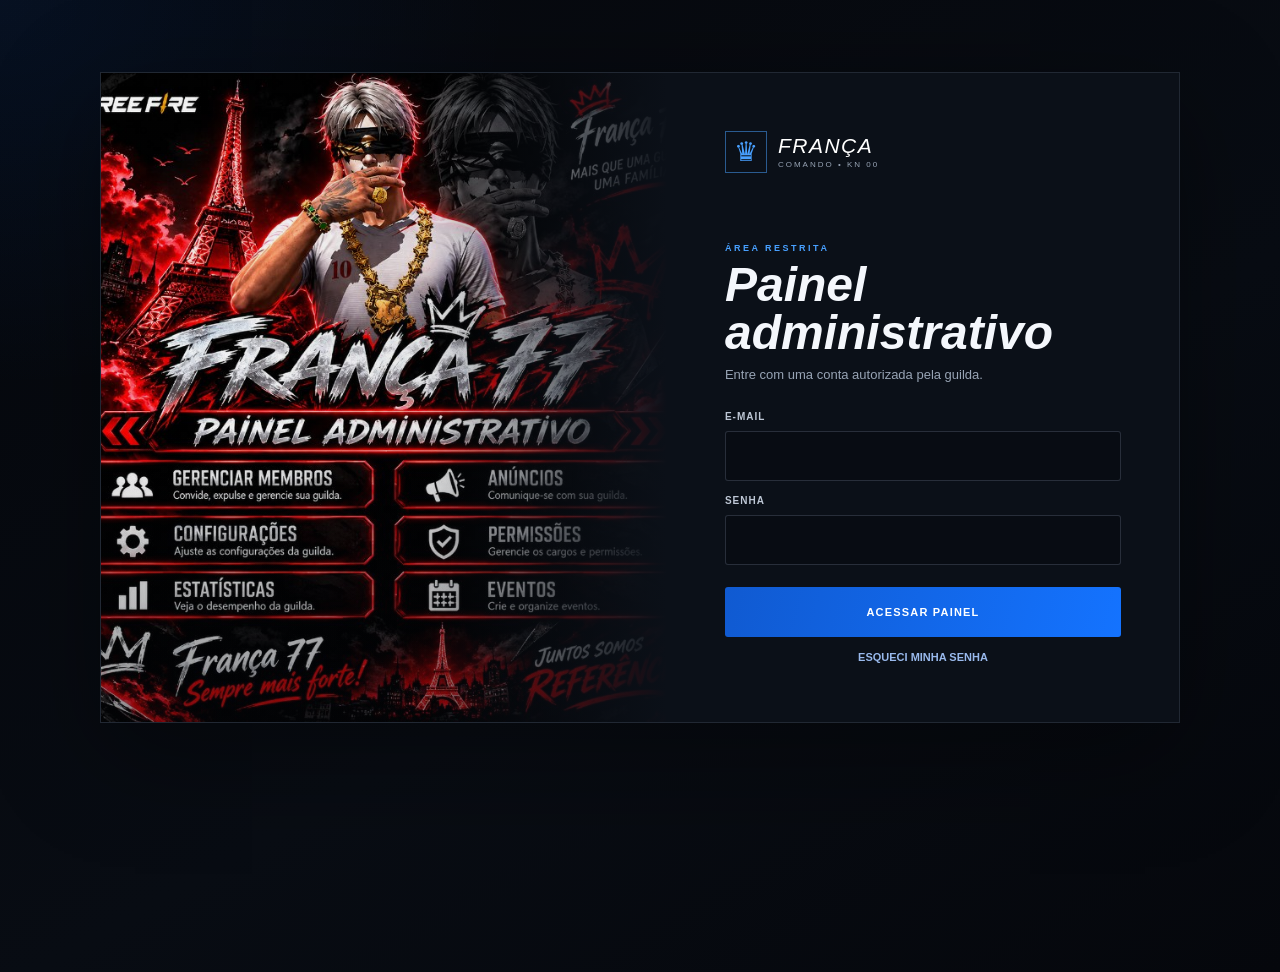
==== commit 9a91c80c: "Adiciona arte da Franca ao painel Co-authored-by: Copilot <223556219+Copilot@users.noreply.github.co" ====
--- a/admin.html
+++ b/admin.html
@@ -5,13 +5,13 @@
   <meta name="viewport" content="width=device-width, initial-scale=1.0">
   <meta name="theme-color" content="#05070c">
   <title>Painel administrativo | Guilda França</title>
-  <link rel="stylesheet" href="admin.css?v=20261120i">
+  <link rel="stylesheet" href="admin.css?v=20261120j">
 </head>
 <body class="admin-body">
   <main class="admin-shell">
     <section class="login-view" id="login-box" aria-labelledby="login-title">
       <div class="login-art" aria-hidden="true">
-        <img src="assets/hero-character.jpg" alt="">
+        <img src="assets/painel-franca-77.jpg" alt="Arte de destaque da França com o personagem no painel administrativo">
         <div class="login-art-overlay"></div>
       </div>
       <div class="login-panel">
@@ -38,7 +38,7 @@
 
     <section class="login-view reset-view hidden" id="password-reset-box" aria-labelledby="password-reset-title">
       <div class="login-art" aria-hidden="true">
-        <img src="assets/banner-franca-novo.jpg" alt="">
+        <img src="assets/painel-franca-77.jpg" alt="Arte de destaque da França no painel administrativo">
         <div class="login-art-overlay"></div>
       </div>
       <div class="login-panel">
@@ -167,6 +167,6 @@
       </div>
     </section>
   </main>
-  <script src="admin.js?v=20261120i"></script>
+  <script src="admin.js?v=20261120j"></script>
 </body>
 </html>
--- a/admin.css
+++ b/admin.css
@@ -41,9 +41,9 @@
   box-shadow: 0 30px 100px rgba(0, 0, 0, .38);
 }
 .login-art { position: relative; min-height: 620px; overflow: hidden; }
-.login-art img { width: 100%; height: 100%; object-fit: cover; object-position: 55% 38%; }
-.login-art-overlay { position: absolute; inset: 0; background: linear-gradient(90deg, rgba(5,7,12,.05), rgba(5,7,12,.18) 58%, var(--panel)), linear-gradient(0deg, rgba(5,7,12,.72), transparent 45%); }
-.reset-view .login-art img { object-position: 50% 54%; }
+.login-art img { width: 100%; height: 100%; object-fit: cover; object-position: 50% 50%; }
+.login-art-overlay { position: absolute; inset: 0; background: linear-gradient(90deg, rgba(5,7,12,.02), rgba(5,7,12,.08) 58%, var(--panel)), linear-gradient(0deg, rgba(5,7,12,.42), transparent 45%); }
+.reset-view .login-art img { object-position: 50% 50%; }
 .login-panel { display: flex; flex-direction: column; justify-content: center; padding: clamp(30px, 5vw, 58px); }
 .admin-brand { display: inline-flex; align-items: center; gap: 11px; color: white; text-decoration: none; }
 .admin-brand > span:last-child { display: grid; font-family: Impact, "Arial Narrow", sans-serif; font-size: 21px; font-style: italic; letter-spacing: 1.5px; line-height: 1; }
@@ -86,7 +86,8 @@
 .notice.success { color: var(--green); }
 
 .dashboard { display: grid; min-height: 100vh; grid-template-columns: 230px minmax(0, 1fr); }
-.dashboard-sidebar { position: sticky; top: 0; display: flex; height: 100vh; flex-direction: column; padding: 28px 20px 22px; border-right: 1px solid var(--line); background: rgba(8,11,18,.96); }
+.dashboard-sidebar { position: sticky; z-index: 1; top: 0; display: flex; height: 100vh; flex-direction: column; padding: 28px 20px 22px; border-right: 1px solid var(--line); background: rgba(8,11,18,.96); isolation: isolate; }
+.dashboard-sidebar::before { position: absolute; z-index: -1; right: 0; bottom: 0; left: 0; height: 210px; background: linear-gradient(0deg, rgba(5,7,12,.42), rgba(5,7,12,.9)), url("assets/painel-franca-77.jpg") center 62% / cover no-repeat; content: ""; opacity: .48; }
 .sidebar-brand { margin: 0 7px 44px; }
 .dashboard-nav { display: grid; gap: 5px; }
 .dashboard-nav a { display: flex; align-items: center; gap: 11px; min-height: 44px; padding: 0 12px; border: 1px solid transparent; border-radius: 4px; color: #9ca8ba; font-size: 12px; font-weight: 800; text-decoration: none; }
@@ -188,9 +189,11 @@
 }
 @media (max-width: 720px) {
   .login-view { width: calc(100% - 24px); min-height: 0; grid-template-columns: 1fr; margin: 12px auto; }
-  .login-art { display: none; }
-  .login-panel { min-height: calc(100vh - 24px); padding: 28px 20px; }
-  .login-heading { margin: 52px 0 24px; }
+  .login-art { display: block; min-height: 230px; height: 230px; }
+  .login-art img { object-position: 50% 48%; }
+  .login-art-overlay { background: linear-gradient(0deg, var(--panel), transparent 45%), linear-gradient(90deg, rgba(5,7,12,.12), rgba(5,7,12,.08)); }
+  .login-panel { min-height: 390px; padding: 28px 20px; }
+  .login-heading { margin: 32px 0 24px; }
   .dashboard { display: block; }
   .dashboard-sidebar { position: static; display: flex; height: auto; align-items: center; flex-direction: row; justify-content: space-between; padding: 14px 16px; border-right: 0; border-bottom: 1px solid var(--line); }
   .sidebar-brand { margin: 0; }
